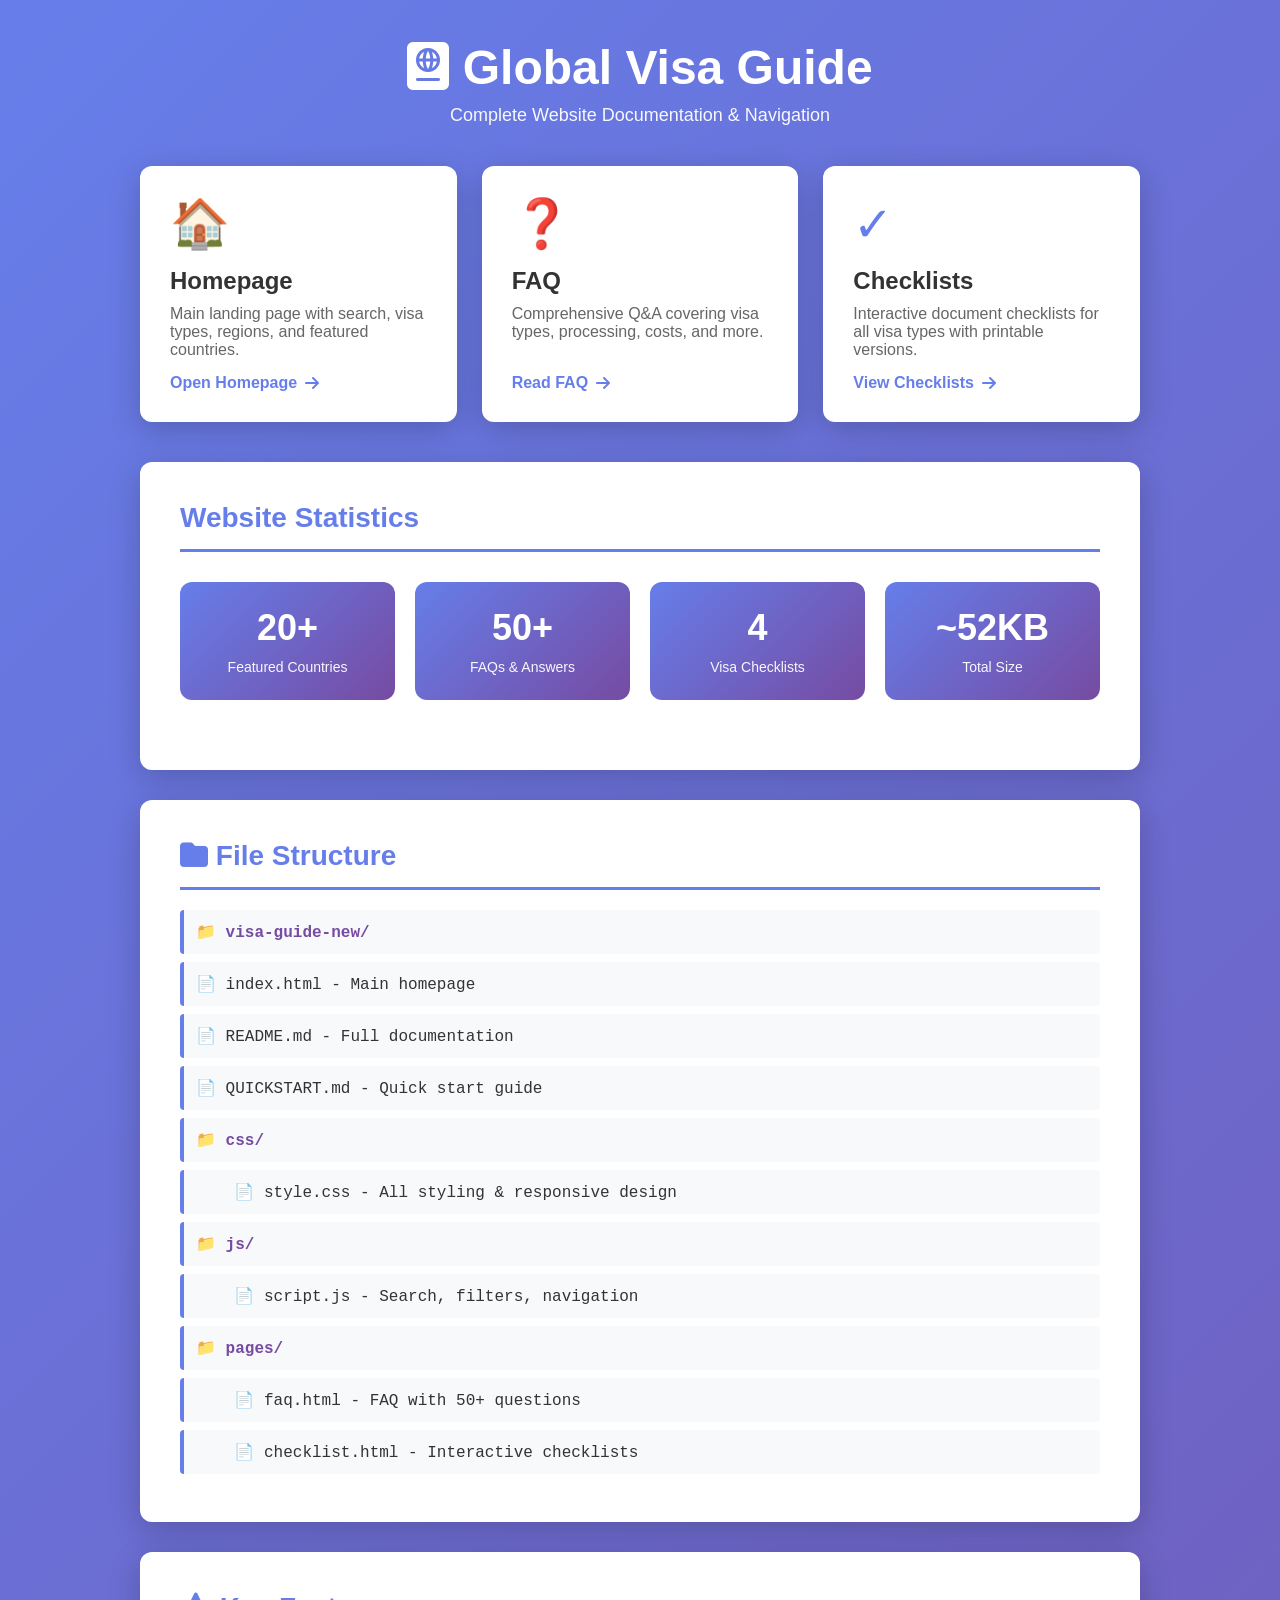
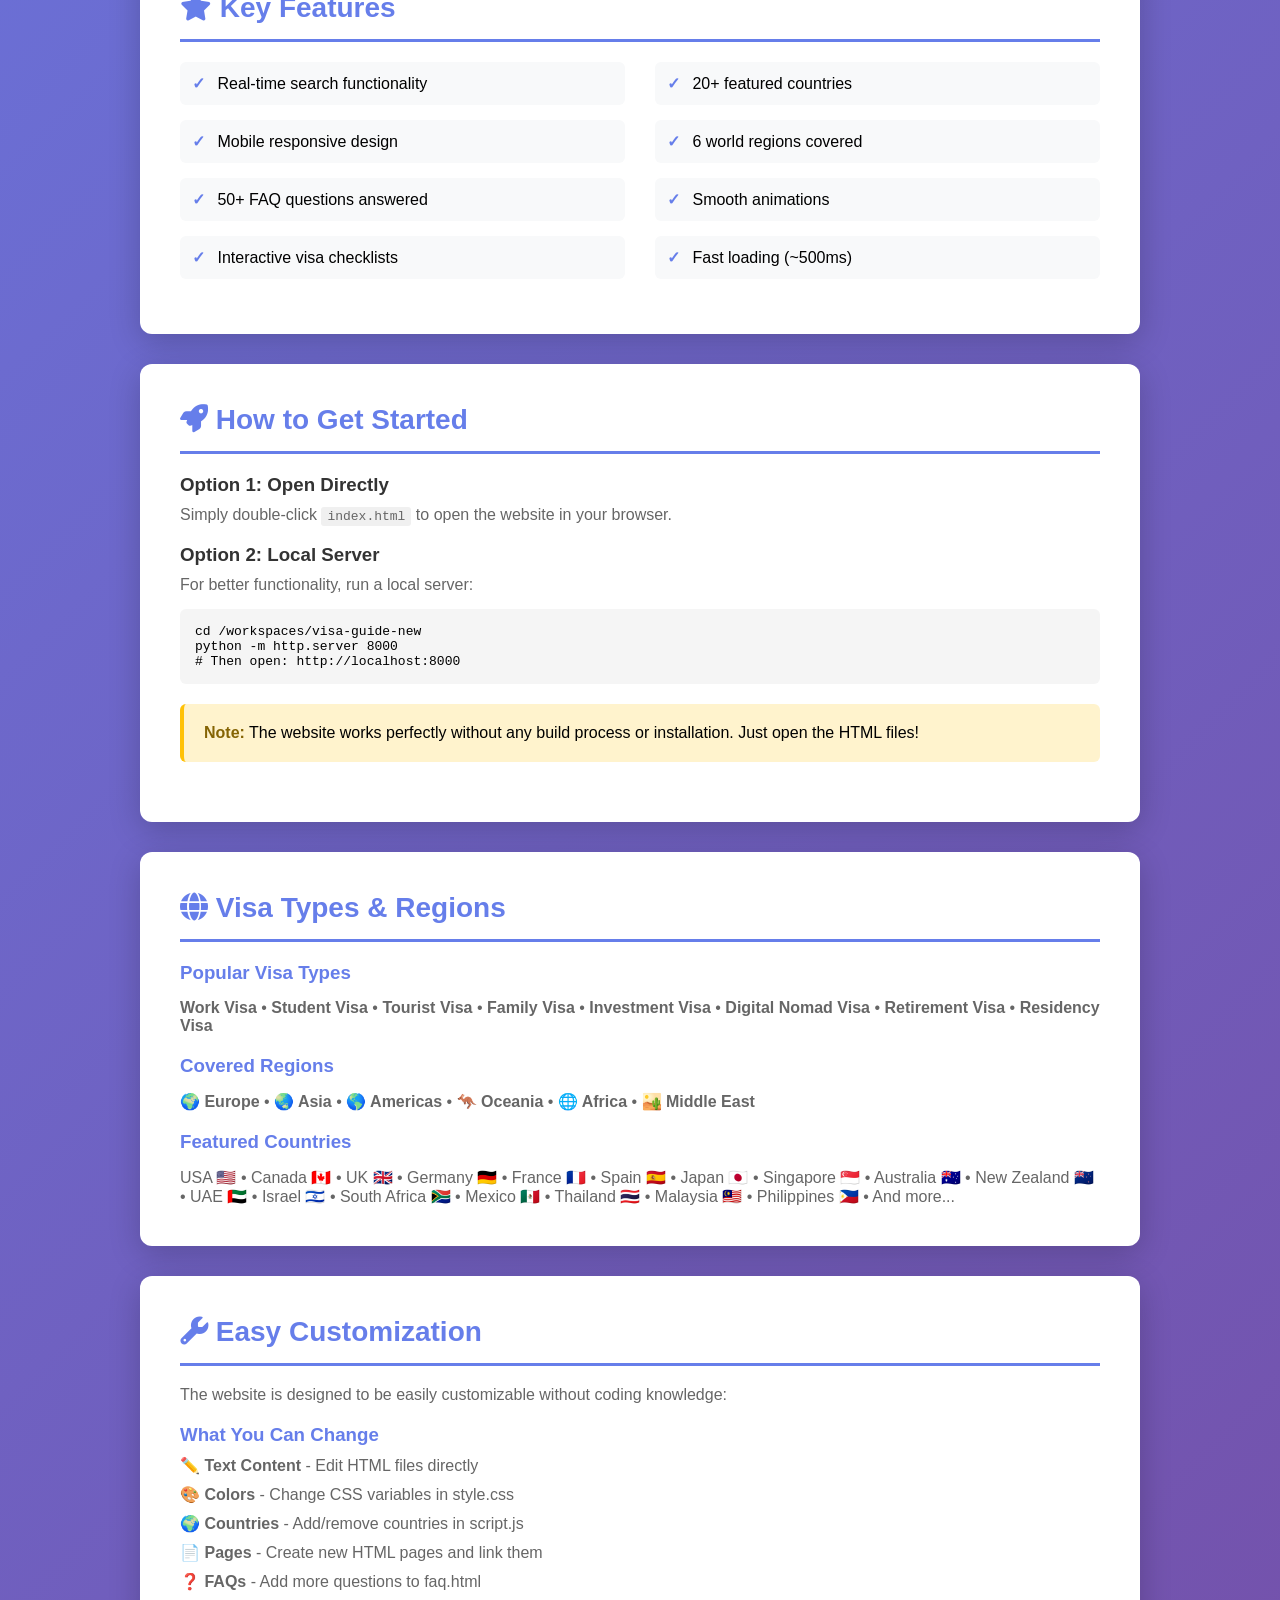
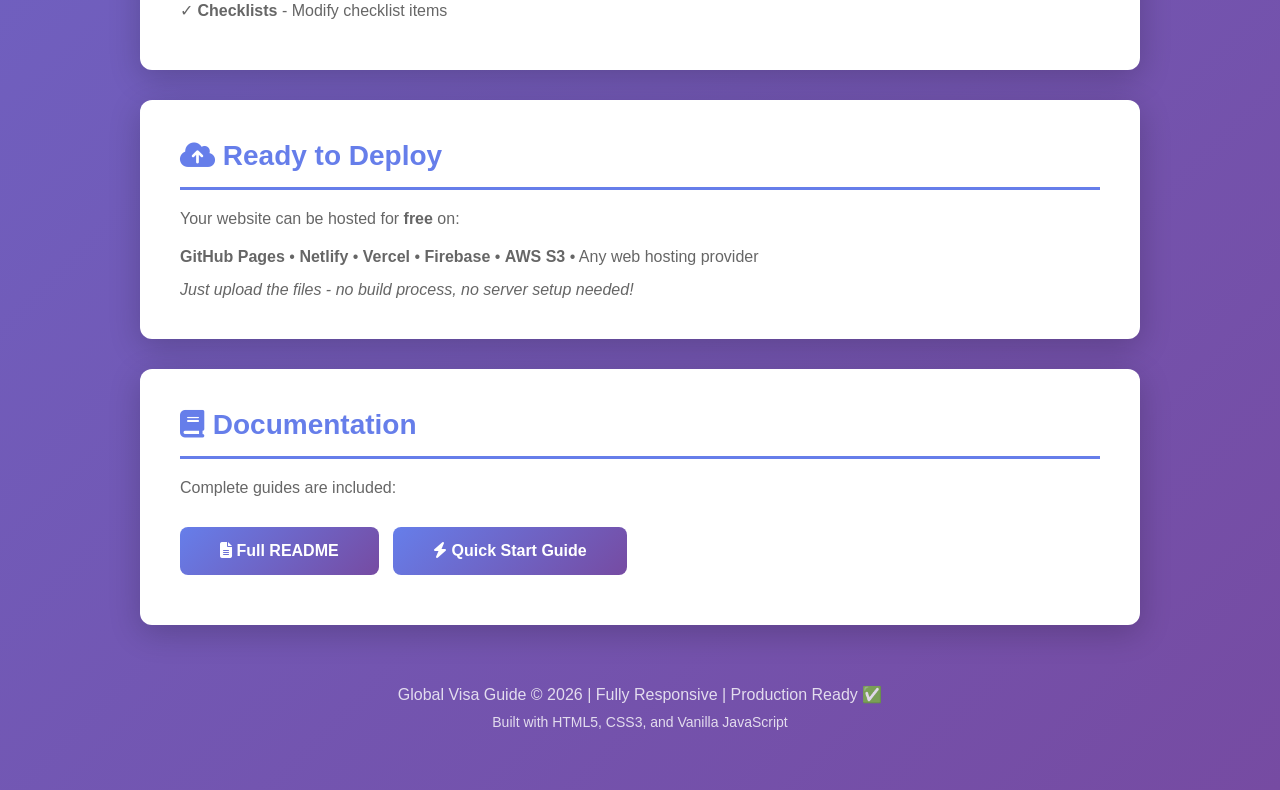
==== index-docs.html @ 752a051d "Add all untracked files for visa-tour site" ====
<!DOCTYPE html>
<html lang="en">
<head>
    <meta charset="UTF-8">
    <meta name="viewport" content="width=device-width, initial-scale=1.0">
    <title>Website Index - Global Visa Guide</title>
    <link rel="stylesheet" href="https://cdnjs.cloudflare.com/ajax/libs/font-awesome/6.4.0/css/all.min.css">
    <style>
        * {
            margin: 0;
            padding: 0;
            box-sizing: border-box;
        }
        
        body {
            font-family: 'Segoe UI', Tahoma, Geneva, Verdana, sans-serif;
            background: linear-gradient(135deg, #667eea 0%, #764ba2 100%);
            min-height: 100vh;
            padding: 40px 20px;
        }
        
        .container {
            max-width: 1000px;
            margin: 0 auto;
        }
        
        .header {
            text-align: center;
            color: white;
            margin-bottom: 40px;
        }
        
        .header h1 {
            font-size: 48px;
            margin-bottom: 10px;
        }
        
        .header p {
            font-size: 18px;
            opacity: 0.95;
        }
        
        .grid {
            display: grid;
            grid-template-columns: repeat(auto-fit, minmax(300px, 1fr));
            gap: 25px;
            margin-bottom: 40px;
        }
        
        .card {
            background: white;
            border-radius: 12px;
            padding: 30px;
            box-shadow: 0 8px 32px rgba(0, 0, 0, 0.2);
            transition: all 0.3s ease;
            text-decoration: none;
            color: inherit;
            display: flex;
            flex-direction: column;
            cursor: pointer;
        }
        
        .card:hover {
            transform: translateY(-5px);
            box-shadow: 0 12px 40px rgba(0, 0, 0, 0.3);
        }
        
        .card-icon {
            font-size: 48px;
            margin-bottom: 15px;
            color: #667eea;
        }
        
        .card h2 {
            font-size: 24px;
            margin-bottom: 10px;
            color: #333;
        }
        
        .card p {
            color: #666;
            margin-bottom: 15px;
            flex: 1;
        }
        
        .card-link {
            color: #667eea;
            font-weight: 600;
            display: inline-flex;
            align-items: center;
            gap: 8px;
            margin-top: auto;
        }
        
        .card-link:hover {
            gap: 12px;
        }
        
        .section {
            background: white;
            border-radius: 12px;
            padding: 40px;
            margin-bottom: 30px;
            box-shadow: 0 8px 32px rgba(0, 0, 0, 0.2);
        }
        
        .section h2 {
            color: #667eea;
            margin-bottom: 20px;
            font-size: 28px;
            border-bottom: 3px solid #667eea;
            padding-bottom: 15px;
        }
        
        .file-list {
            list-style: none;
            margin: 0;
        }
        
        .file-list li {
            padding: 12px;
            margin: 8px 0;
            background: #f8f9fa;
            border-left: 4px solid #667eea;
            border-radius: 4px;
            font-family: 'Courier New', monospace;
            color: #333;
        }
        
        .file-list li.folder {
            color: #764ba2;
            font-weight: 600;
        }
        
        .feature-list {
            columns: 2;
            gap: 30px;
        }
        
        .feature-list li {
            padding: 12px;
            margin-bottom: 15px;
            background: #f8f9fa;
            border-radius: 6px;
            list-style: none;
        }
        
        .feature-list li:before {
            content: "✓ ";
            color: #667eea;
            font-weight: bold;
            margin-right: 8px;
        }
        
        .stats {
            display: grid;
            grid-template-columns: repeat(auto-fit, minmax(150px, 1fr));
            gap: 20px;
            margin: 30px 0;
        }
        
        .stat-box {
            background: linear-gradient(135deg, #667eea 0%, #764ba2 100%);
            color: white;
            padding: 25px;
            border-radius: 12px;
            text-align: center;
        }
        
        .stat-box .number {
            font-size: 36px;
            font-weight: bold;
            margin-bottom: 10px;
        }
        
        .stat-box .label {
            font-size: 14px;
            opacity: 0.95;
        }
        
        .button {
            display: inline-block;
            padding: 15px 40px;
            background: linear-gradient(135deg, #667eea 0%, #764ba2 100%);
            color: white;
            text-decoration: none;
            border-radius: 8px;
            font-weight: 600;
            margin: 10px 10px 10px 0;
            transition: all 0.3s ease;
            border: none;
            cursor: pointer;
            font-size: 16px;
        }
        
        .button:hover {
            transform: translateY(-2px);
            box-shadow: 0 6px 20px rgba(102, 126, 234, 0.4);
        }
        
        .note-box {
            background: #fff3cd;
            border-left: 4px solid #ffc107;
            padding: 20px;
            border-radius: 6px;
            margin: 20px 0;
        }
        
        .note-box strong {
            color: #856404;
        }
        
        footer {
            text-align: center;
            color: white;
            margin-top: 40px;
            padding: 20px;
            opacity: 0.8;
        }
    </style>
</head>
<body>
    <div class="container">
        <!-- Header -->
        <div class="header">
            <h1><i class="fas fa-passport"></i> Global Visa Guide</h1>
            <p>Complete Website Documentation & Navigation</p>
        </div>

        <!-- Main Navigation Cards -->
        <div class="grid">
            <a href="index.html" class="card">
                <div class="card-icon">🏠</div>
                <h2>Homepage</h2>
                <p>Main landing page with search, visa types, regions, and featured countries.</p>
                <span class="card-link">Open Homepage <i class="fas fa-arrow-right"></i></span>
            </a>

            <a href="pages/faq.html" class="card">
                <div class="card-icon">❓</div>
                <h2>FAQ</h2>
                <p>Comprehensive Q&A covering visa types, processing, costs, and more.</p>
                <span class="card-link">Read FAQ <i class="fas fa-arrow-right"></i></span>
            </a>

            <a href="pages/checklist.html" class="card">
                <div class="card-icon">✓</div>
                <h2>Checklists</h2>
                <p>Interactive document checklists for all visa types with printable versions.</p>
                <span class="card-link">View Checklists <i class="fas fa-arrow-right"></i></span>
            </a>
        </div>

        <!-- Statistics -->
        <div class="section">
            <h2>Website Statistics</h2>
            <div class="stats">
                <div class="stat-box">
                    <div class="number">20+</div>
                    <div class="label">Featured Countries</div>
                </div>
                <div class="stat-box">
                    <div class="number">50+</div>
                    <div class="label">FAQs & Answers</div>
                </div>
                <div class="stat-box">
                    <div class="number">4</div>
                    <div class="label">Visa Checklists</div>
                </div>
                <div class="stat-box">
                    <div class="number">~52KB</div>
                    <div class="label">Total Size</div>
                </div>
            </div>
        </div>

        <!-- File Structure -->
        <div class="section">
            <h2><i class="fas fa-folder"></i> File Structure</h2>
            <ul class="file-list">
                <li class="folder">📁 visa-guide-new/</li>
                <li>📄 index.html - Main homepage</li>
                <li>📄 README.md - Full documentation</li>
                <li>📄 QUICKSTART.md - Quick start guide</li>
                <li class="folder">📁 css/</li>
                <li>&nbsp;&nbsp;&nbsp;&nbsp;📄 style.css - All styling & responsive design</li>
                <li class="folder">📁 js/</li>
                <li>&nbsp;&nbsp;&nbsp;&nbsp;📄 script.js - Search, filters, navigation</li>
                <li class="folder">📁 pages/</li>
                <li>&nbsp;&nbsp;&nbsp;&nbsp;📄 faq.html - FAQ with 50+ questions</li>
                <li>&nbsp;&nbsp;&nbsp;&nbsp;📄 checklist.html - Interactive checklists</li>
            </ul>
        </div>

        <!-- Features -->
        <div class="section">
            <h2><i class="fas fa-star"></i> Key Features</h2>
            <ul class="feature-list">
                <li>Real-time search functionality</li>
                <li>Mobile responsive design</li>
                <li>50+ FAQ questions answered</li>
                <li>Interactive visa checklists</li>
                <li>20+ featured countries</li>
                <li>6 world regions covered</li>
                <li>Smooth animations</li>
                <li>Fast loading (~500ms)</li>
            </ul>
        </div>

        <!-- Quick Start -->
        <div class="section">
            <h2><i class="fas fa-rocket"></i> How to Get Started</h2>
            
            <h3 style="color: #333; margin-top: 20px; margin-bottom: 10px;">Option 1: Open Directly</h3>
            <p style="color: #666; margin-bottom: 15px;">
                Simply double-click <code style="background: #f0f0f0; padding: 2px 6px; border-radius: 3px;">index.html</code> to open the website in your browser.
            </p>
            
            <h3 style="color: #333; margin-top: 20px; margin-bottom: 10px;">Option 2: Local Server</h3>
            <p style="color: #666; margin-bottom: 15px;">
                For better functionality, run a local server:
            </p>
            <pre style="background: #f5f5f5; padding: 15px; border-radius: 6px; overflow-x: auto;"><code>cd /workspaces/visa-guide-new
python -m http.server 8000
# Then open: http://localhost:8000</code></pre>

            <div class="note-box">
                <strong>Note:</strong> The website works perfectly without any build process or installation. Just open the HTML files!
            </div>
        </div>

        <!-- Content Overview -->
        <div class="section">
            <h2><i class="fas fa-globe"></i> Visa Types & Regions</h2>
            
            <h3 style="color: #667eea; margin: 20px 0 15px;">Popular Visa Types</h3>
            <p style="color: #666; margin-bottom: 15px;">
                <strong>Work Visa</strong> • <strong>Student Visa</strong> • <strong>Tourist Visa</strong> • 
                <strong>Family Visa</strong> • <strong>Investment Visa</strong> • <strong>Digital Nomad Visa</strong> • 
                <strong>Retirement Visa</strong> • <strong>Residency Visa</strong>
            </p>

            <h3 style="color: #667eea; margin: 20px 0 15px;">Covered Regions</h3>
            <p style="color: #666; margin-bottom: 15px;">
                <strong>🌍 Europe</strong> • <strong>🌏 Asia</strong> • <strong>🌎 Americas</strong> • 
                <strong>🦘 Oceania</strong> • <strong>🌐 Africa</strong> • <strong>🏜️ Middle East</strong>
            </p>

            <h3 style="color: #667eea; margin: 20px 0 15px;">Featured Countries</h3>
            <p style="color: #666;">
                USA 🇺🇸 • Canada 🇨🇦 • UK 🇬🇧 • Germany 🇩🇪 • France 🇫🇷 • Spain 🇪🇸 • 
                Japan 🇯🇵 • Singapore 🇸🇬 • Australia 🇦🇺 • New Zealand 🇳🇿 • 
                UAE 🇦🇪 • Israel 🇮🇱 • South Africa 🇿🇦 • Mexico 🇲🇽 • 
                Thailand 🇹🇭 • Malaysia 🇲🇾 • Philippines 🇵🇭 • And more...
            </p>
        </div>

        <!-- Customization -->
        <div class="section">
            <h2><i class="fas fa-wrench"></i> Easy Customization</h2>
            <p style="color: #666; margin-bottom: 20px;">
                The website is designed to be easily customizable without coding knowledge:
            </p>
            
            <h3 style="color: #667eea; margin: 15px 0 10px;">What You Can Change</h3>
            <ul style="list-style: none; color: #666;">
                <li style="margin-bottom: 10px;">✏️ <strong>Text Content</strong> - Edit HTML files directly</li>
                <li style="margin-bottom: 10px;">🎨 <strong>Colors</strong> - Change CSS variables in style.css</li>
                <li style="margin-bottom: 10px;">🌍 <strong>Countries</strong> - Add/remove countries in script.js</li>
                <li style="margin-bottom: 10px;">📄 <strong>Pages</strong> - Create new HTML pages and link them</li>
                <li style="margin-bottom: 10px;">❓ <strong>FAQs</strong> - Add more questions to faq.html</li>
                <li style="margin-bottom: 10px;">✓ <strong>Checklists</strong> - Modify checklist items</li>
            </ul>
        </div>

        <!-- Deployment -->
        <div class="section">
            <h2><i class="fas fa-cloud-upload-alt"></i> Ready to Deploy</h2>
            <p style="color: #666; margin-bottom: 20px;">
                Your website can be hosted for <strong>free</strong> on:
            </p>
            <p style="color: #666;">
                <strong>GitHub Pages</strong> • <strong>Netlify</strong> • <strong>Vercel</strong> • 
                <strong>Firebase</strong> • <strong>AWS S3</strong> • Any web hosting provider
            </p>
            <p style="color: #666; margin-top: 15px; font-style: italic;">
                Just upload the files - no build process, no server setup needed!
            </p>
        </div>

        <!-- Documentation -->
        <div class="section">
            <h2><i class="fas fa-book"></i> Documentation</h2>
            <p style="color: #666; margin-bottom: 20px;">
                Complete guides are included:
            </p>
            <button class="button" onclick="window.location.href='README.md'">
                <i class="fas fa-file-alt"></i> Full README
            </button>
            <button class="button" onclick="window.location.href='QUICKSTART.md'">
                <i class="fas fa-bolt"></i> Quick Start Guide
            </button>
        </div>

        <!-- Footer -->
        <footer>
            <p>Global Visa Guide © 2026 | Fully Responsive | Production Ready ✅</p>
            <p style="margin-top: 10px; font-size: 14px;">
                Built with HTML5, CSS3, and Vanilla JavaScript
            </p>
        </footer>
    </div>
</body>
</html>
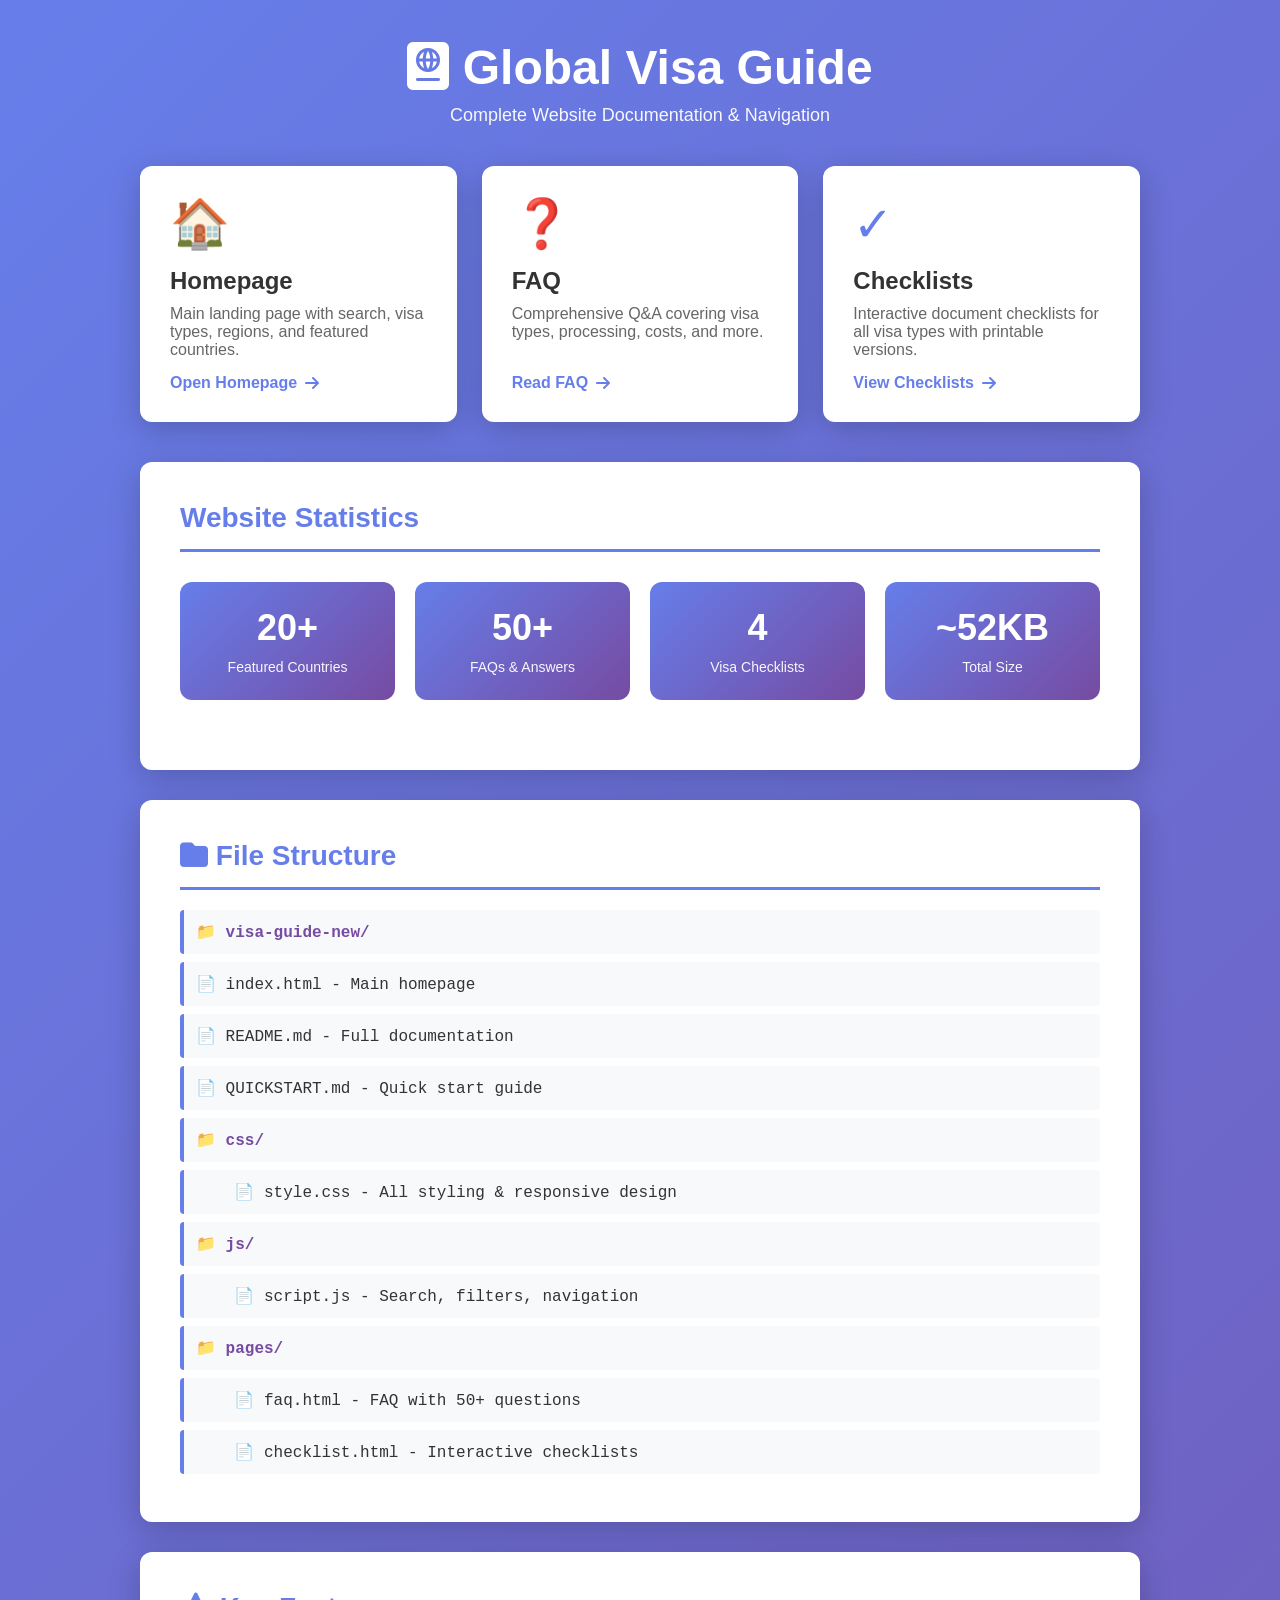
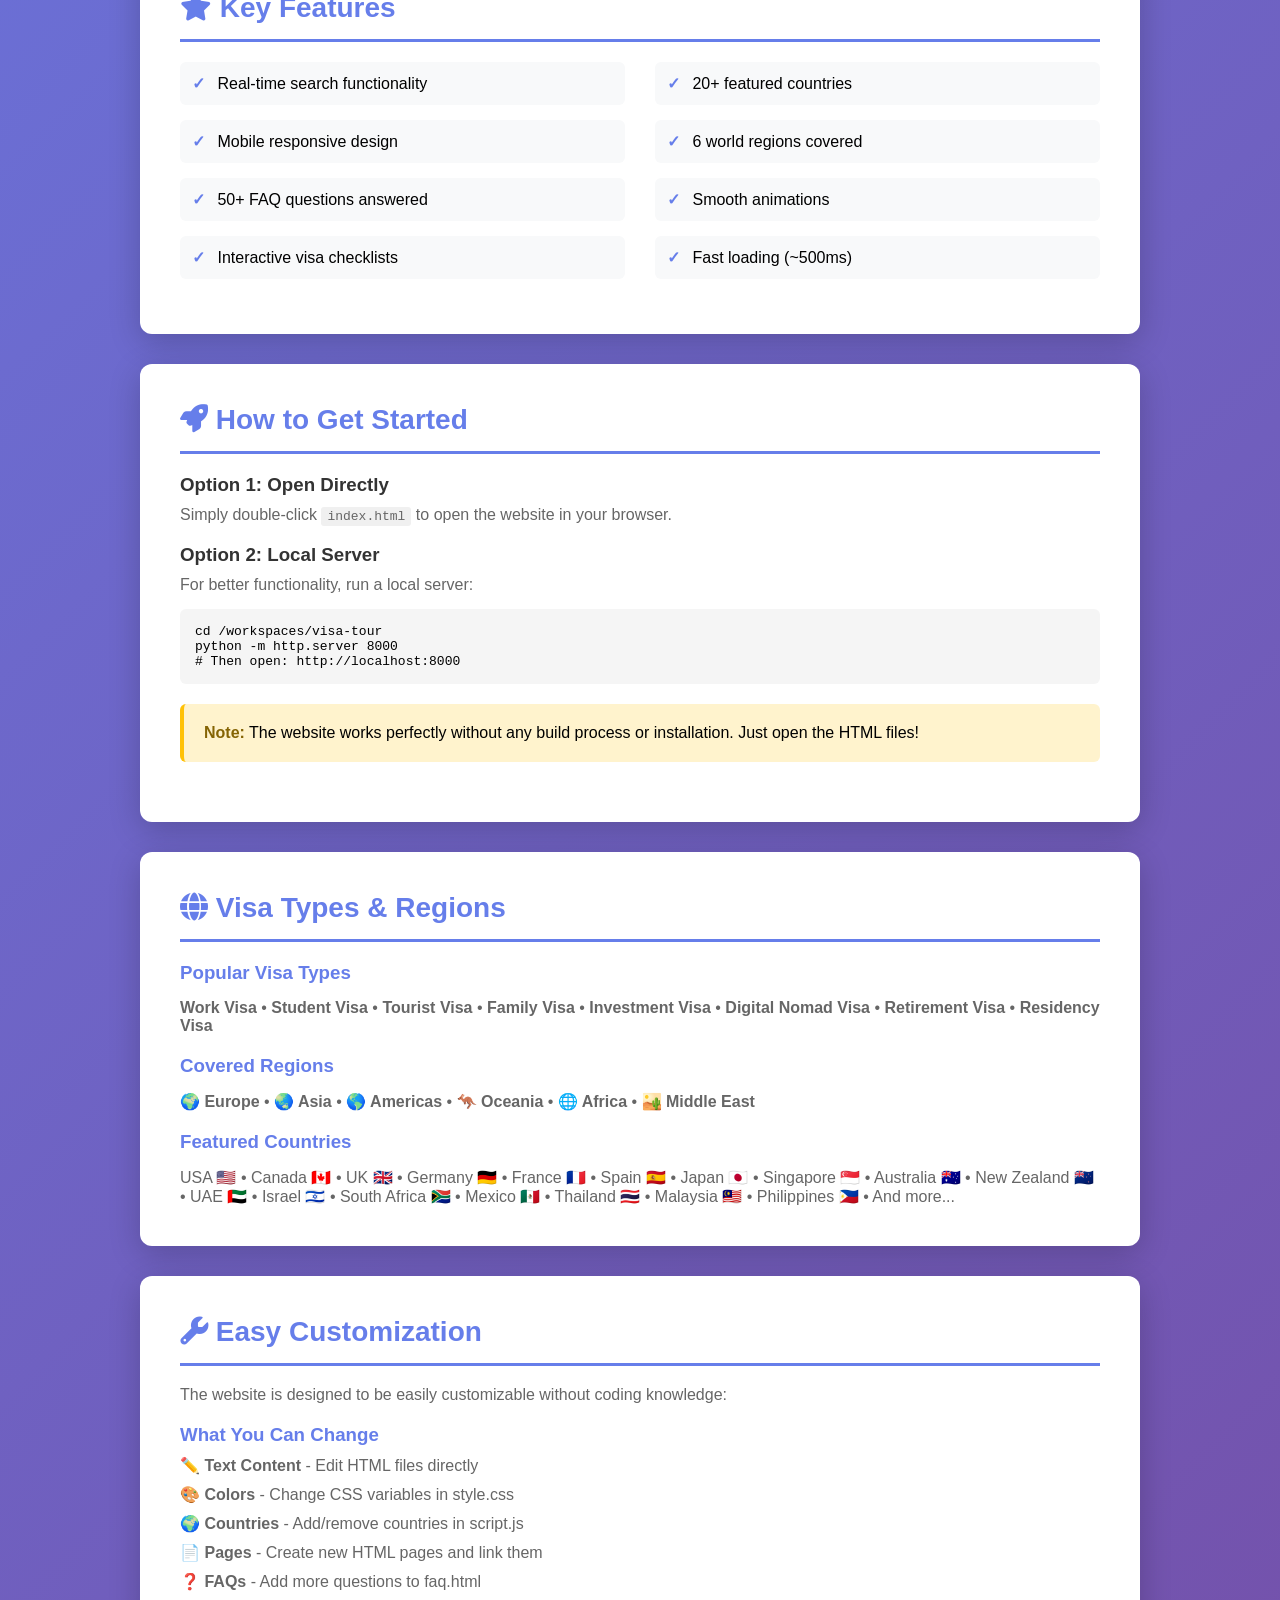
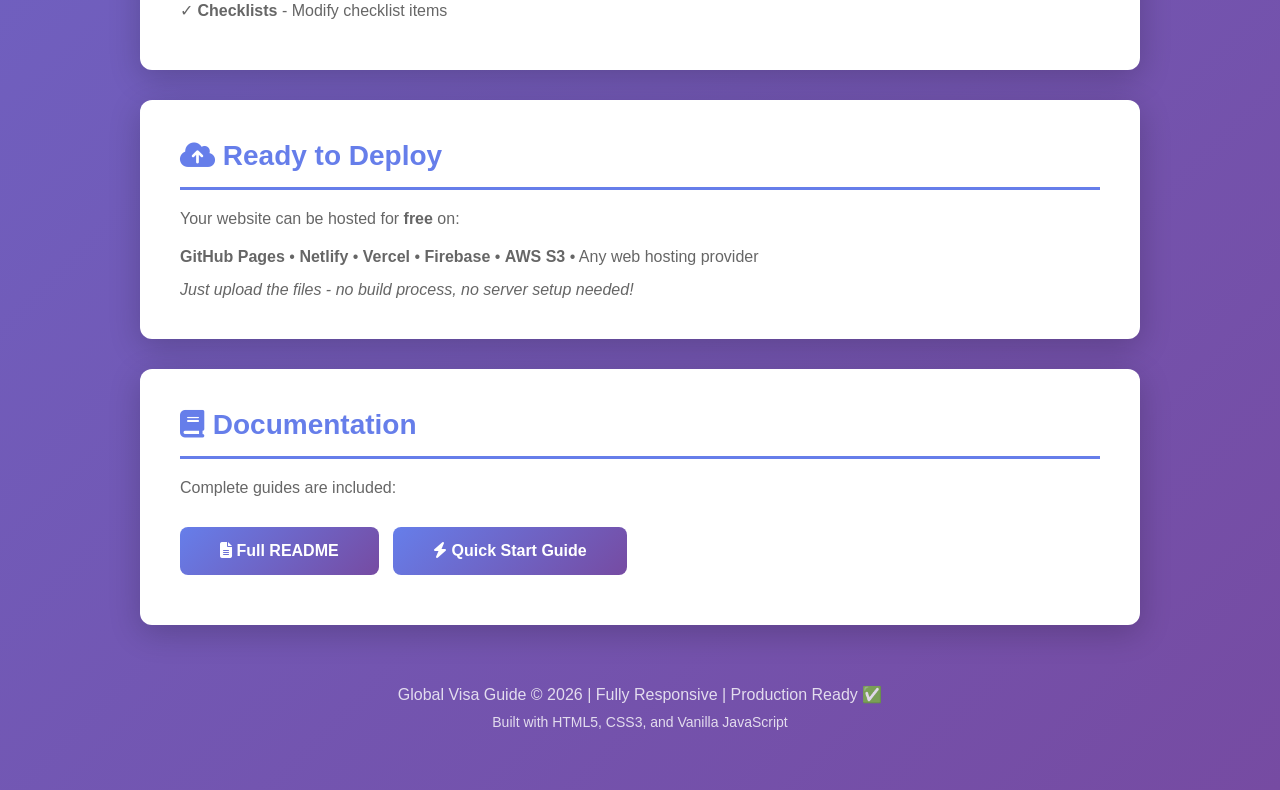
==== commit b31ac494: "Add all untracked files for visa-tour site" ====
--- a/index-docs.html
+++ b/index-docs.html
@@ -320,7 +320,7 @@
             <p style="color: #666; margin-bottom: 15px;">
                 For better functionality, run a local server:
             </p>
-            <pre style="background: #f5f5f5; padding: 15px; border-radius: 6px; overflow-x: auto;"><code>cd /workspaces/visa-guide-new
+            <pre style="background: #f5f5f5; padding: 15px; border-radius: 6px; overflow-x: auto;"><code>cd /workspaces/visa-tour
 python -m http.server 8000
 # Then open: http://localhost:8000</code></pre>
 
